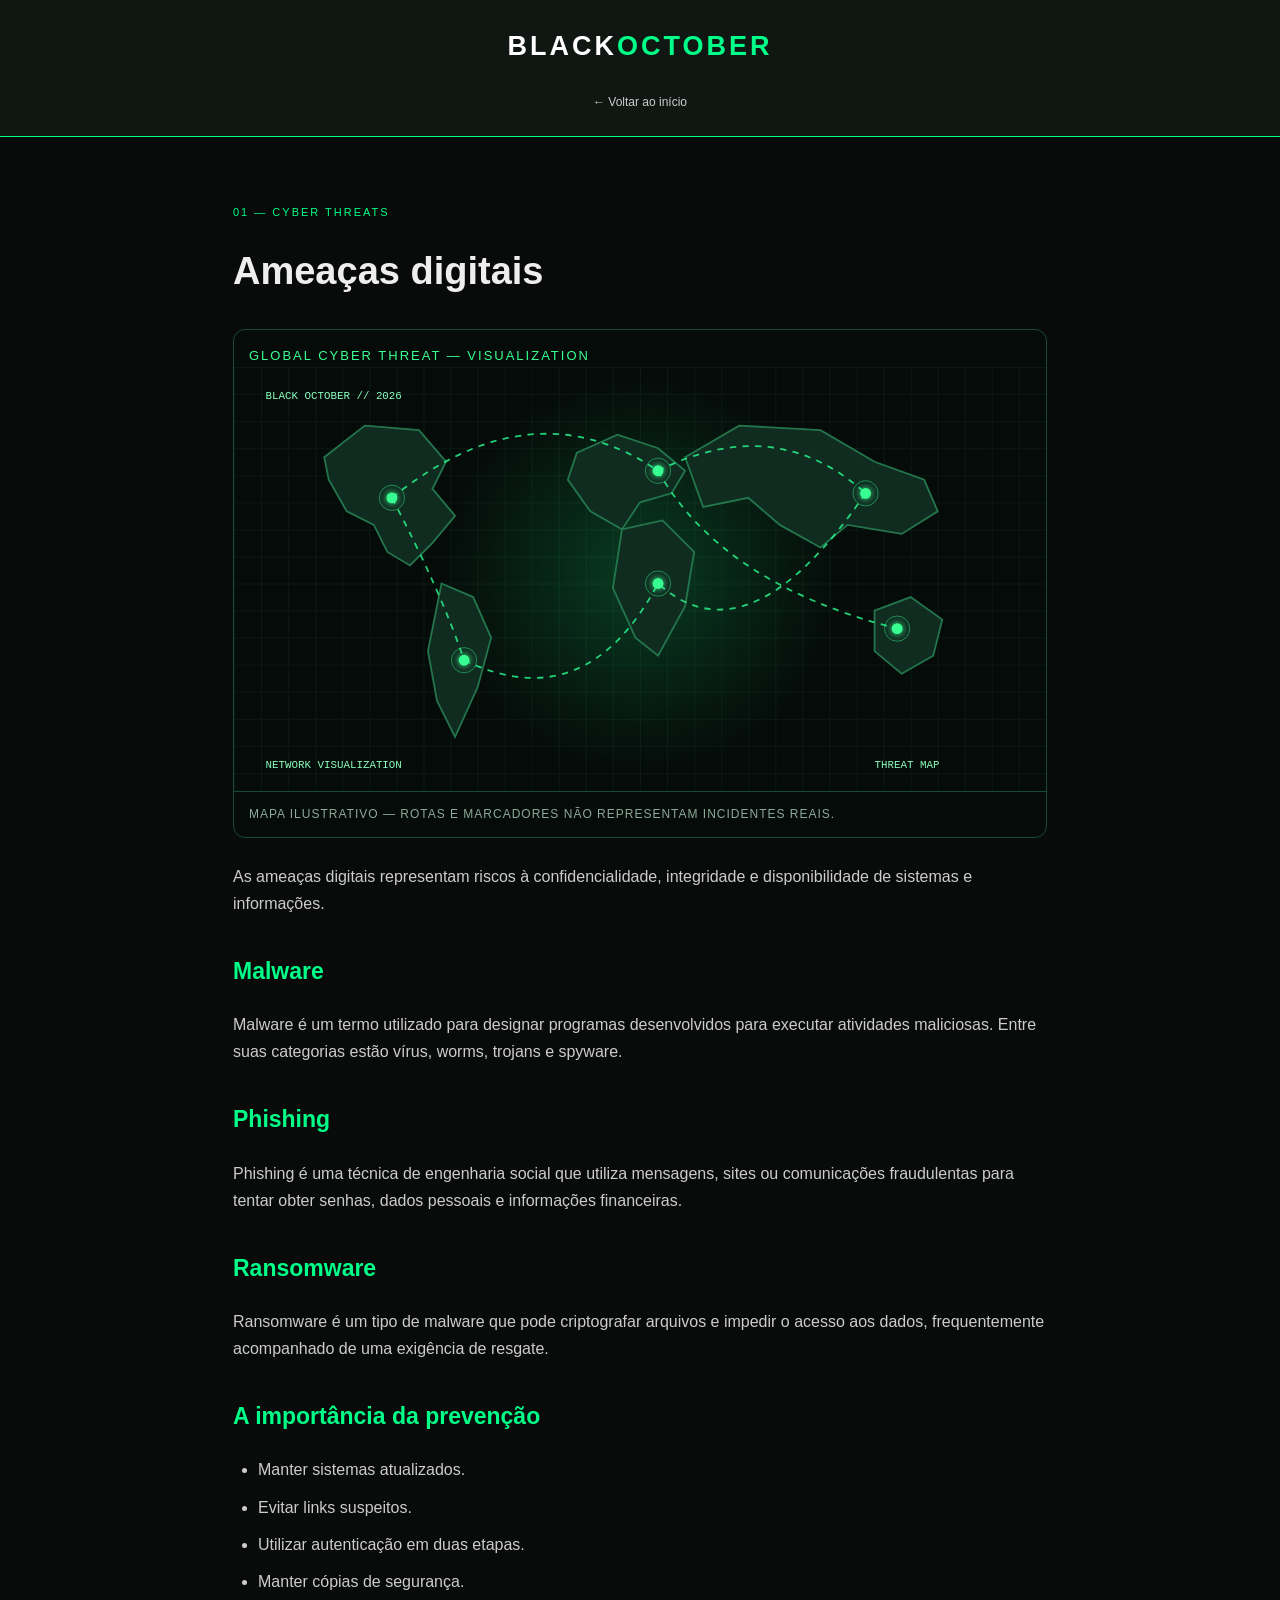
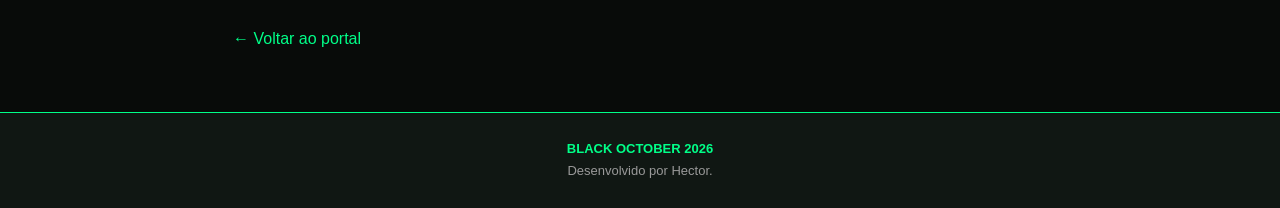
==== ameacas.html @ 0f5b6702 "Add files via upload" ====
<!DOCTYPE html>
<html lang="pt-BR">
<head>
<meta charset="UTF-8">
<meta name="viewport" content="width=device-width, initial-scale=1.0">
<title>Ameaças Digitais | Black October</title>
<link rel="stylesheet" href="../style.css">

<style>
.cyber-map {
    width: 100%;
    margin: 25px 0;
    overflow: hidden;
    border: 1px solid #174b35;
    border-radius: 12px;
    background: #050b09;
}

.cyber-map svg {
    display: block;
    width: 100%;
    height: auto;
}

.map-caption {
    padding: 12px 15px;
    color: #8ca99a;
    font-size: 12px;
    border-top: 1px solid #174b35;
    letter-spacing: 1px;
}

.map-title {
    color: #39ff91;
    font-size: 13px;
    letter-spacing: 2px;
    padding: 15px 15px 0;
}
</style>
</head>

<body>

<header>
<a class="logo" href="../index.html">BLACK<span>OCTOBER</span></a>
<nav>
<a href="../index.html">← Voltar ao início</a>
</nav>
</header>

<main class="article">

<span class="tag">01 — CYBER THREATS</span>

<h1>Ameaças digitais</h1>

<div class="cyber-map">

<div class="map-title">
GLOBAL CYBER THREAT — VISUALIZATION
</div>

<svg viewBox="0 0 900 470" xmlns="http://www.w3.org/2000/svg">

<defs>
<pattern id="grid" width="30" height="30" patternUnits="userSpaceOnUse">
<path d="M30 0H0V30" fill="none" stroke="#123325" stroke-width="0.7"/>
</pattern>

<radialGradient id="glow">
<stop offset="0%" stop-color="#16ff85" stop-opacity=".2"/>
<stop offset="100%" stop-color="#16ff85" stop-opacity="0"/>
</radialGradient>

<filter id="light">
<feGaussianBlur stdDeviation="4" result="blur"/>
<feMerge>
<feMergeNode in="blur"/>
<feMergeNode in="SourceGraphic"/>
</feMerge>
</filter>
</defs>

<rect width="900" height="470" fill="#050b09"/>
<rect width="900" height="470" fill="url(#grid)"/>
<circle cx="450" cy="230" r="220" fill="url(#glow)"/>

<!-- Continentes -->
<g fill="#102b20" stroke="#23764b" stroke-width="2">

<path d="M100 100 L145 65 L205 70 L235 105
L220 135 L245 165 L220 195 L195 220
L170 205 L155 175 L125 160 L105 125 Z"/>

<path d="M230 240 L265 255 L285 300
L270 355 L245 410 L225 370 L215 315 Z"/>

<path d="M380 95 L425 75 L470 90 L500 115
L485 140 L450 150 L430 180 L395 160 L370 125 Z"/>

<path d="M430 180 L475 170 L510 205
L500 265 L470 320 L445 300 L420 245 Z"/>

<path d="M500 100 L560 65 L650 70 L710 105
L765 125 L780 160 L740 185 L680 175
L650 200 L605 175 L570 145 L520 155 Z"/>

<path d="M710 270 L750 255 L785 280
L775 320 L740 340 L710 315 Z"/>

</g>

<!-- Rotas ilustrativas -->
<g fill="none" stroke="#29ff91" stroke-width="2"
stroke-dasharray="7 7" opacity=".8">

<path d="M175 145 Q330 20 470 115"/>
<path d="M470 115 Q600 50 700 140"/>
<path d="M470 115 Q540 240 735 290"/>
<path d="M175 145 Q230 250 255 325"/>
<path d="M255 325 Q390 390 470 240"/>
<path d="M700 140 Q570 330 470 240"/>

</g>

<!-- Pontos luminosos -->
<g fill="#39ff91" filter="url(#light)">

<circle cx="175" cy="145" r="6"/>
<circle cx="470" cy="115" r="6"/>
<circle cx="700" cy="140" r="6"/>
<circle cx="255" cy="325" r="6"/>
<circle cx="470" cy="240" r="6"/>
<circle cx="735" cy="290" r="6"/>

</g>

<!-- Anéis -->
<g fill="none" stroke="#39ff91" opacity=".5">
<circle cx="175" cy="145" r="14"/>
<circle cx="470" cy="115" r="14"/>
<circle cx="700" cy="140" r="14"/>
<circle cx="255" cy="325" r="14"/>
<circle cx="470" cy="240" r="14"/>
<circle cx="735" cy="290" r="14"/>
</g>

<g fill="#8affbd" font-family="monospace" font-size="12">
<text x="35" y="35">BLACK OCTOBER // 2026</text>
<text x="35" y="445">NETWORK VISUALIZATION</text>
<text x="710" y="445">THREAT MAP</text>
</g>

</svg>

<div class="map-caption">
MAPA ILUSTRATIVO — ROTAS E MARCADORES NÃO REPRESENTAM INCIDENTES REAIS.
</div>

</div>

<p>
As ameaças digitais representam riscos à confidencialidade,
integridade e disponibilidade de sistemas e informações.
</p>

<h2>Malware</h2>

<p>
Malware é um termo utilizado para designar programas desenvolvidos
para executar atividades maliciosas. Entre suas categorias estão
vírus, worms, trojans e spyware.
</p>

<h2>Phishing</h2>

<p>
Phishing é uma técnica de engenharia social que utiliza mensagens,
sites ou comunicações fraudulentas para tentar obter senhas,
dados pessoais e informações financeiras.
</p>

<h2>Ransomware</h2>

<p>
Ransomware é um tipo de malware que pode criptografar arquivos
e impedir o acesso aos dados, frequentemente acompanhado de
uma exigência de resgate.
</p>

<h2>A importância da prevenção</h2>

<ul>
<li>Manter sistemas atualizados.</li>
<li>Evitar links suspeitos.</li>
<li>Utilizar autenticação em duas etapas.</li>
<li>Manter cópias de segurança.</li>
</ul>

<a class="back" href="../index.html">← Voltar ao portal</a>

</main>

<footer>
<strong>BLACK OCTOBER 2026</strong>
<p>Desenvolvido por Hector.</p>
</footer>

</body>
</html>
---- style.css ----
* {
    margin: 0;
    padding: 0;
    box-sizing: border-box;
    scroll-behavior: smooth;
}

body {
    background: #080b09;
    color: #eeeeee;
    font-family: Arial, sans-serif;
    line-height: 1.7;
}

header {
    background: #101713;
    text-align: center;
    padding: 24px 15px;
    border-bottom: 1px solid #00ff88;
}

.logo {
    display: inline-block;
    color: white;
    font-size: 27px;
    font-weight: bold;
    letter-spacing: 3px;
    text-decoration: none;
}

.logo span, h1 span {
    color: #00ff88;
}

.subtitle, .tag {
    color: #00ff88;
    font-size: 11px;
    letter-spacing: 2px;
}

nav {
    display: flex;
    justify-content: center;
    flex-wrap: wrap;
    gap: 18px;
    margin-top: 22px;
}

nav a {
    color: #cccccc;
    font-size: 12px;
    text-decoration: none;
}

nav a:hover {
    color: #00ff88;
}

main {
    max-width: 1100px;
    margin: auto;
    padding: 25px 18px;
}

.hero {
    display: flex;
    align-items: center;
    gap: 35px;
    padding: 50px 0;
}

.hero-text {
    flex: 1;
}

.hero h1 {
    font-size: 43px;
    line-height: 1.2;
    margin: 18px 0;
}

.hero-text p {
    color: #bbbbbb;
    margin-bottom: 25px;
}

.hero-image {
    width: 48%;
    border-radius: 12px;
    border: 1px solid #00ff88;
}

.button {
    display: inline-block;
    background: #00ff88;
    color: #080b09;
    text-decoration: none;
    font-weight: bold;
    padding: 12px 20px;
    border-radius: 5px;
    transition: 0.3s;
}

.button:hover {
    background: white;
    transform: translateY(-3px);
}

.introduction, section {
    margin-bottom: 45px;
}

h2 {
    font-size: 28px;
    margin: 12px 0 20px;
}

.introduction p {
    color: #bbbbbb;
    margin-bottom: 12px;
}

.grid {
    display: grid;
    grid-template-columns: repeat(2, 1fr);
    gap: 22px;
}

.card {
    background: #121a15;
    border: 1px solid #263b2d;
    border-radius: 10px;
    overflow: hidden;
    text-decoration: none;
    color: white;
    transition: 0.3s;
}

.card:hover {
    border-color: #00ff88;
    transform: translateY(-5px);
}

.card img {
    width: 100%;
    height: 190px;
    object-fit: cover;
}

.card-content {
    padding: 20px;
}

.card-content span {
    color: #00ff88;
    font-size: 10px;
    letter-spacing: 1px;
}

.card-content h3 {
    font-size: 21px;
    margin: 8px 0;
}

.card-content p {
    color: #aaaaaa;
    margin-bottom: 15px;
}

.card-content b {
    color: #00ff88;
    font-size: 12px;
}

.quote {
    text-align: center;
    padding: 35px 15px;
    border-top: 1px solid #263b2d;
}

.quote h2 {
    color: #00ff88;
}

.quote p {
    color: #999999;
}

footer {
    background: #101713;
    border-top: 1px solid #00ff88;
    text-align: center;
    padding: 25px;
    color: #999999;
    font-size: 13px;
}

footer strong {
    color: #00ff88;
}

.article {
    max-width: 850px;
    margin: 35px auto;
}

.article h1 {
    font-size: 38px;
    margin: 15px 0;
}

.article h2 {
    color: #00ff88;
    font-size: 23px;
    margin-top: 35px;
}

.article p {
    color: #cccccc;
    margin: 15px 0;
}

.article-image {
    width: 100%;
    max-height: 420px;
    object-fit: cover;
    border-radius: 10px;
    margin: 20px 0;
}

.article li {
    color: #cccccc;
    margin: 10px 0 10px 25px;
}

.back {
    display: inline-block;
    color: #00ff88;
    text-decoration: none;
    margin-top: 20px;
}

@media (max-width: 700px) {
    .hero {
        flex-direction: column;
        align-items: flex-start;
    }

    .hero-image {
        width: 100%;
    }

    .hero h1 {
        font-size: 34px;
    }

    .grid {
        grid-template-columns: 1fr;
    }

    nav {
        gap: 12px;
    }

    h2 {
        font-size: 24px;
    }
}
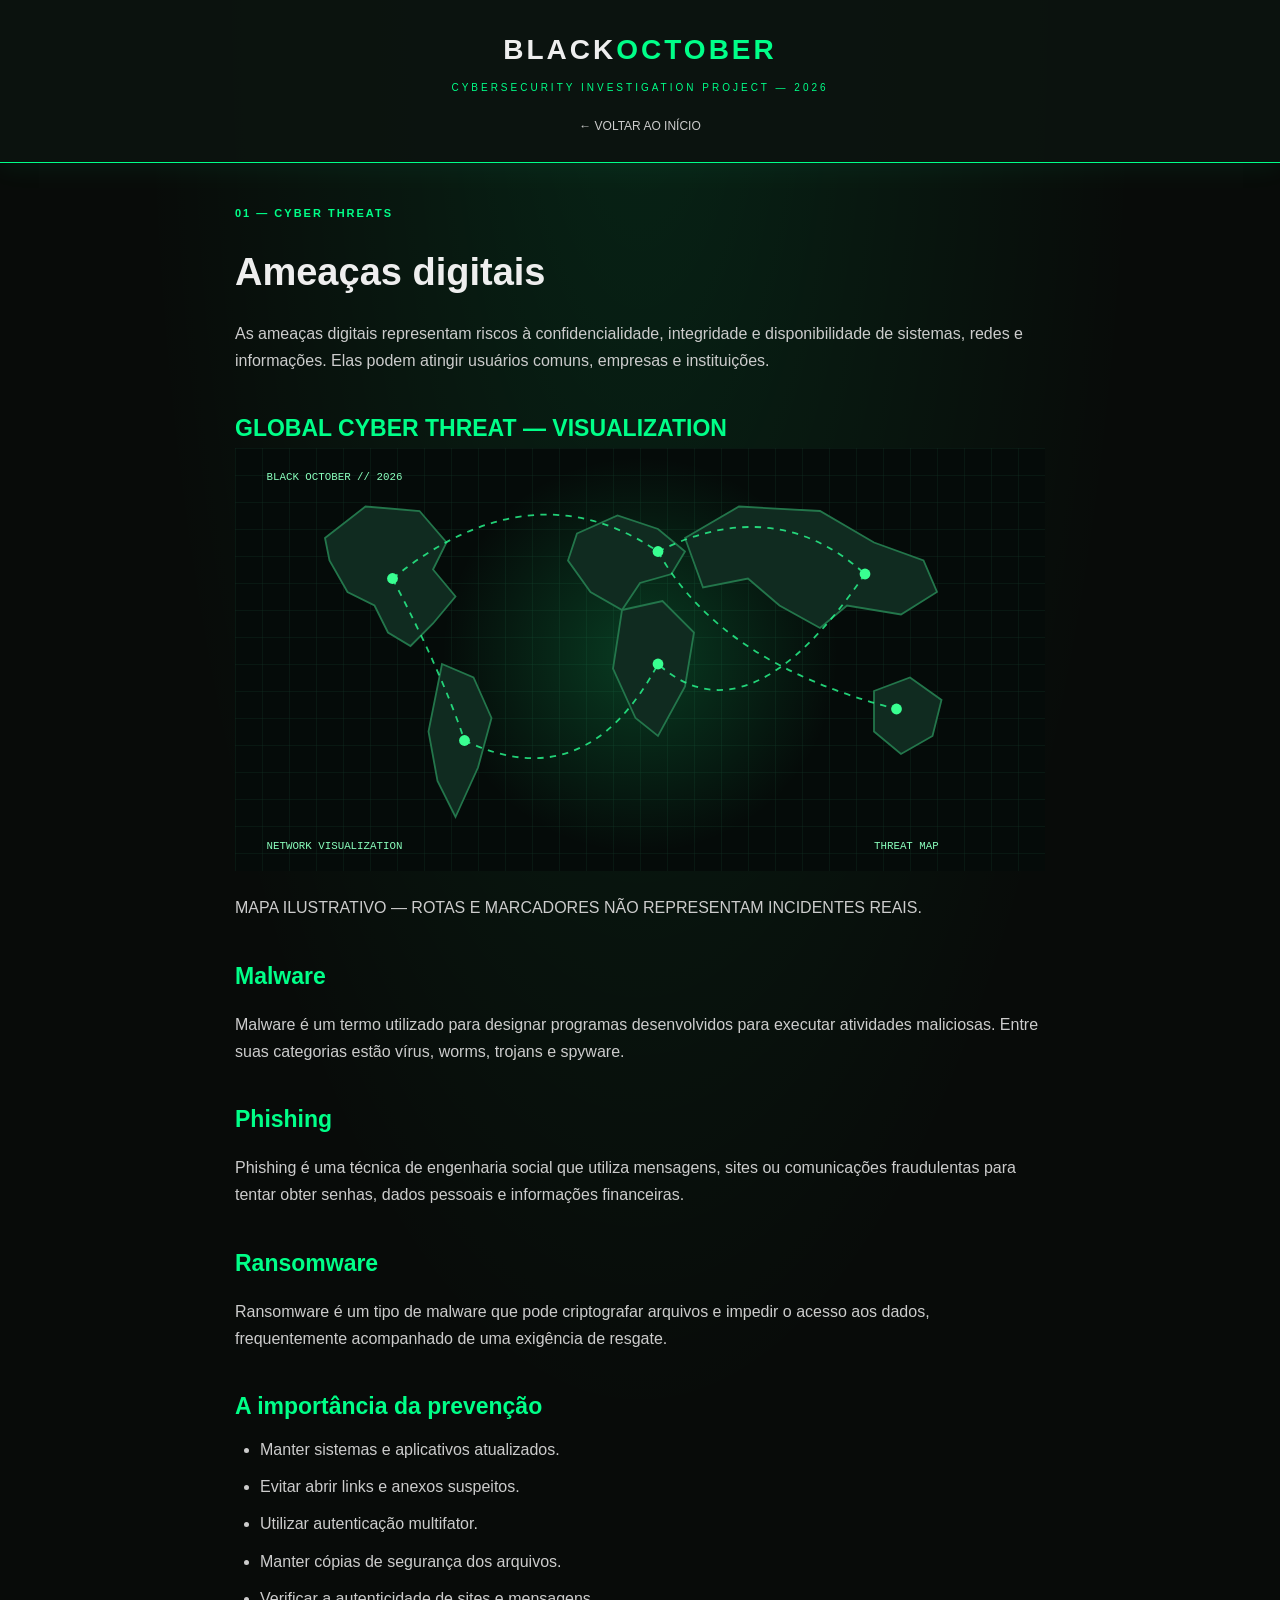
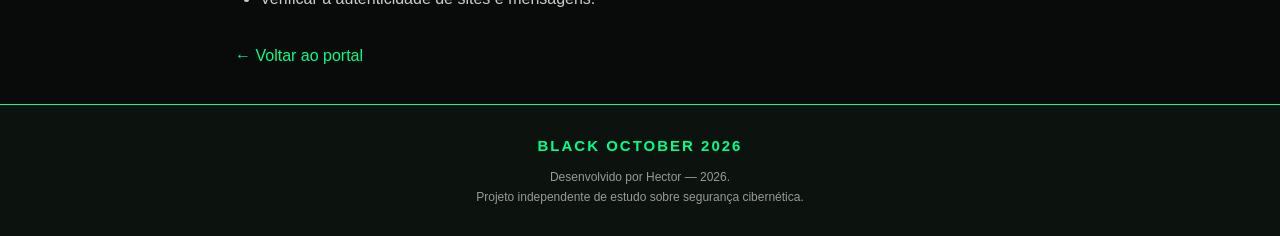
==== commit f846b5af: "Revise HTML structure and content for Ameaças Digitais Updated the HTML structure and content for th" ====
--- a/ameacas.html
+++ b/ameacas.html
@@ -2,209 +2,152 @@
 <!DOCTYPE html>
 <html lang="pt-BR">
 <head>
-<meta charset="UTF-8">
-<meta name="viewport" content="width=device-width, initial-scale=1.0">
-<title>Ameaças Digitais | Black October</title>
-<link rel="stylesheet" href="../style.css">
+    <meta charset="UTF-8">
+    <meta name="viewport" content="width=device-width, initial-scale=1.0">
+    <meta name="theme-color" content="#080b09">
+    <meta name="description" content="Investigação educativa sobre malware, phishing, ransomware e ameaças digitais.">
 
-<style>
-.cyber-map {
-    width: 100%;
-    margin: 25px 0;
-    overflow: hidden;
-    border: 1px solid #174b35;
-    border-radius: 12px;
-    background: #050b09;
-}
+    <title>Ameaças Digitais | BLACK OCTOBER 2026</title>
 
-.cyber-map svg {
-    display: block;
-    width: 100%;
-    height: auto;
-}
-
-.map-caption {
-    padding: 12px 15px;
-    color: #8ca99a;
-    font-size: 12px;
-    border-top: 1px solid #174b35;
-    letter-spacing: 1px;
-}
-
-.map-title {
-    color: #39ff91;
-    font-size: 13px;
-    letter-spacing: 2px;
-    padding: 15px 15px 0;
-}
-</style>
+    <link rel="stylesheet" href="style.css">
 </head>
 
 <body>
 
 <header>
-<a class="logo" href="../index.html">BLACK<span>OCTOBER</span></a>
-<nav>
-<a href="../index.html">← Voltar ao início</a>
-</nav>
+    <a class="logo" href="index.html">
+        BLACK<span>OCTOBER</span>
+    </a>
+
+    <p class="subtitle">CYBERSECURITY INVESTIGATION PROJECT — 2026</p>
+
+    <nav>
+        <a href="index.html">← Voltar ao início</a>
+    </nav>
 </header>
 
 <main class="article">
 
-<span class="tag">01 — CYBER THREATS</span>
+    <span class="tag">01 — CYBER THREATS</span>
 
-<h1>Ameaças digitais</h1>
+    <h1>Ameaças digitais</h1>
 
-<div class="cyber-map">
+    <p>
+        As ameaças digitais representam riscos à confidencialidade,
+        integridade e disponibilidade de sistemas, redes e informações.
+        Elas podem atingir usuários comuns, empresas e instituições.
+    </p>
 
-<div class="map-title">
-GLOBAL CYBER THREAT — VISUALIZATION
-</div>
+    <section class="cyber-map">
+        <h2>GLOBAL CYBER THREAT — VISUALIZATION</h2>
 
-<svg viewBox="0 0 900 470" xmlns="http://www.w3.org/2000/svg">
+        <svg viewBox="0 0 900 470" role="img"
+             aria-label="Mapa ilustrativo de conexões digitais entre regiões do mundo">
 
-<defs>
-<pattern id="grid" width="30" height="30" patternUnits="userSpaceOnUse">
-<path d="M30 0H0V30" fill="none" stroke="#123325" stroke-width="0.7"/>
-</pattern>
+            <defs>
+                <pattern id="grid" width="30" height="30"
+                         patternUnits="userSpaceOnUse">
+                    <path d="M30 0H0V30" fill="none"
+                          stroke="#123325" stroke-width="0.7"/>
+                </pattern>
 
-<radialGradient id="glow">
-<stop offset="0%" stop-color="#16ff85" stop-opacity=".2"/>
-<stop offset="100%" stop-color="#16ff85" stop-opacity="0"/>
-</radialGradient>
+                <radialGradient id="glow">
+                    <stop offset="0%" stop-color="#16ff85" stop-opacity=".2"/>
+                    <stop offset="100%" stop-color="#16ff85" stop-opacity="0"/>
+                </radialGradient>
+            </defs>
 
-<filter id="light">
-<feGaussianBlur stdDeviation="4" result="blur"/>
-<feMerge>
-<feMergeNode in="blur"/>
-<feMergeNode in="SourceGraphic"/>
-</feMerge>
-</filter>
-</defs>
+            <rect width="900" height="470" fill="#050b09"/>
+            <rect width="900" height="470" fill="url(#grid)"/>
+            <circle cx="450" cy="230" r="220" fill="url(#glow)"/>
 
-<rect width="900" height="470" fill="#050b09"/>
-<rect width="900" height="470" fill="url(#grid)"/>
-<circle cx="450" cy="230" r="220" fill="url(#glow)"/>
+            <g fill="#102b20" stroke="#23764b" stroke-width="2">
+                <path d="M100 100 L145 65 L205 70 L235 105 L220 135 L245 165 L220 195 L195 220 L170 205 L155 175 L125 160 L105 125 Z"/>
+                <path d="M230 240 L265 255 L285 300 L270 355 L245 410 L225 370 L215 315 Z"/>
+                <path d="M380 95 L425 75 L470 90 L500 115 L485 140 L450 150 L430 180 L395 160 L370 125 Z"/>
+                <path d="M430 180 L475 170 L510 205 L500 265 L470 320 L445 300 L420 245 Z"/>
+                <path d="M500 100 L560 65 L650 70 L710 105 L765 125 L780 160 L740 185 L680 175 L650 200 L605 175 L570 145 L520 155 Z"/>
+                <path d="M710 270 L750 255 L785 280 L775 320 L740 340 L710 315 Z"/>
+            </g>
 
-<!-- Continentes -->
-<g fill="#102b20" stroke="#23764b" stroke-width="2">
+            <g fill="none" stroke="#29ff91" stroke-width="2"
+               stroke-dasharray="7 7" opacity=".8">
+                <path d="M175 145 Q330 20 470 115"/>
+                <path d="M470 115 Q600 50 700 140"/>
+                <path d="M470 115 Q540 240 735 290"/>
+                <path d="M175 145 Q230 250 255 325"/>
+                <path d="M255 325 Q390 390 470 240"/>
+                <path d="M700 140 Q570 330 470 240"/>
+            </g>
 
-<path d="M100 100 L145 65 L205 70 L235 105
-L220 135 L245 165 L220 195 L195 220
-L170 205 L155 175 L125 160 L105 125 Z"/>
+            <g fill="#39ff91">
+                <circle cx="175" cy="145" r="6"/>
+                <circle cx="470" cy="115" r="6"/>
+                <circle cx="700" cy="140" r="6"/>
+                <circle cx="255" cy="325" r="6"/>
+                <circle cx="470" cy="240" r="6"/>
+                <circle cx="735" cy="290" r="6"/>
+            </g>
 
-<path d="M230 240 L265 255 L285 300
-L270 355 L245 410 L225 370 L215 315 Z"/>
+            <g fill="#8affbd" font-family="monospace" font-size="12">
+                <text x="35" y="35">BLACK OCTOBER // 2026</text>
+                <text x="35" y="445">NETWORK VISUALIZATION</text>
+                <text x="710" y="445">THREAT MAP</text>
+            </g>
+        </svg>
 
-<path d="M380 95 L425 75 L470 90 L500 115
-L485 140 L450 150 L430 180 L395 160 L370 125 Z"/>
+        <p class="map-caption">
+            MAPA ILUSTRATIVO — ROTAS E MARCADORES NÃO REPRESENTAM
+            INCIDENTES REAIS.
+        </p>
+    </section>
 
-<path d="M430 180 L475 170 L510 205
-L500 265 L470 320 L445 300 L420 245 Z"/>
+    <section>
+        <h2>Malware</h2>
+        <p>
+            Malware é um termo utilizado para designar programas
+            desenvolvidos para executar atividades maliciosas.
+            Entre suas categorias estão vírus, worms, trojans e spyware.
+        </p>
+    </section>
 
-<path d="M500 100 L560 65 L650 70 L710 105
-L765 125 L780 160 L740 185 L680 175
-L650 200 L605 175 L570 145 L520 155 Z"/>
+    <section>
+        <h2>Phishing</h2>
+        <p>
+            Phishing é uma técnica de engenharia social que utiliza
+            mensagens, sites ou comunicações fraudulentas para tentar
+            obter senhas, dados pessoais e informações financeiras.
+        </p>
+    </section>
 
-<path d="M710 270 L750 255 L785 280
-L775 320 L740 340 L710 315 Z"/>
+    <section>
+        <h2>Ransomware</h2>
+        <p>
+            Ransomware é um tipo de malware que pode criptografar
+            arquivos e impedir o acesso aos dados, frequentemente
+            acompanhado de uma exigência de resgate.
+        </p>
+    </section>
 
-</g>
+    <section>
+        <h2>A importância da prevenção</h2>
+        <ul>
+            <li>Manter sistemas e aplicativos atualizados.</li>
+            <li>Evitar abrir links e anexos suspeitos.</li>
+            <li>Utilizar autenticação multifator.</li>
+            <li>Manter cópias de segurança dos arquivos.</li>
+            <li>Verificar a autenticidade de sites e mensagens.</li>
+        </ul>
+    </section>
 
-<!-- Rotas ilustrativas -->
-<g fill="none" stroke="#29ff91" stroke-width="2"
-stroke-dasharray="7 7" opacity=".8">
-
-<path d="M175 145 Q330 20 470 115"/>
-<path d="M470 115 Q600 50 700 140"/>
-<path d="M470 115 Q540 240 735 290"/>
-<path d="M175 145 Q230 250 255 325"/>
-<path d="M255 325 Q390 390 470 240"/>
-<path d="M700 140 Q570 330 470 240"/>
-
-</g>
-
-<!-- Pontos luminosos -->
-<g fill="#39ff91" filter="url(#light)">
-
-<circle cx="175" cy="145" r="6"/>
-<circle cx="470" cy="115" r="6"/>
-<circle cx="700" cy="140" r="6"/>
-<circle cx="255" cy="325" r="6"/>
-<circle cx="470" cy="240" r="6"/>
-<circle cx="735" cy="290" r="6"/>
-
-</g>
-
-<!-- Anéis -->
-<g fill="none" stroke="#39ff91" opacity=".5">
-<circle cx="175" cy="145" r="14"/>
-<circle cx="470" cy="115" r="14"/>
-<circle cx="700" cy="140" r="14"/>
-<circle cx="255" cy="325" r="14"/>
-<circle cx="470" cy="240" r="14"/>
-<circle cx="735" cy="290" r="14"/>
-</g>
-
-<g fill="#8affbd" font-family="monospace" font-size="12">
-<text x="35" y="35">BLACK OCTOBER // 2026</text>
-<text x="35" y="445">NETWORK VISUALIZATION</text>
-<text x="710" y="445">THREAT MAP</text>
-</g>
-
-</svg>
-
-<div class="map-caption">
-MAPA ILUSTRATIVO — ROTAS E MARCADORES NÃO REPRESENTAM INCIDENTES REAIS.
-</div>
-
-</div>
-
-<p>
-As ameaças digitais representam riscos à confidencialidade,
-integridade e disponibilidade de sistemas e informações.
-</p>
-
-<h2>Malware</h2>
-
-<p>
-Malware é um termo utilizado para designar programas desenvolvidos
-para executar atividades maliciosas. Entre suas categorias estão
-vírus, worms, trojans e spyware.
-</p>
-
-<h2>Phishing</h2>
-
-<p>
-Phishing é uma técnica de engenharia social que utiliza mensagens,
-sites ou comunicações fraudulentas para tentar obter senhas,
-dados pessoais e informações financeiras.
-</p>
-
-<h2>Ransomware</h2>
-
-<p>
-Ransomware é um tipo de malware que pode criptografar arquivos
-e impedir o acesso aos dados, frequentemente acompanhado de
-uma exigência de resgate.
-</p>
-
-<h2>A importância da prevenção</h2>
-
-<ul>
-<li>Manter sistemas atualizados.</li>
-<li>Evitar links suspeitos.</li>
-<li>Utilizar autenticação em duas etapas.</li>
-<li>Manter cópias de segurança.</li>
-</ul>
-
-<a class="back" href="../index.html">← Voltar ao portal</a>
+    <a class="back" href="index.html">← Voltar ao portal</a>
 
 </main>
 
 <footer>
-<strong>BLACK OCTOBER 2026</strong>
-<p>Desenvolvido por Hector.</p>
+    <strong>BLACK OCTOBER 2026</strong>
+    <p>Desenvolvido por Hector — 2026.</p>
+    <p>Projeto independente de estudo sobre segurança cibernética.</p>
 </footer>
 
 </body>
--- a/style.css
+++ b/style.css
@@ -1,3 +1,11 @@
+
+/* ==========================================
+   BLACK OCTOBER 2026
+   DESENVOLVIDO POR HECTOR
+   DESIGN: BLACK / NEON GREEN / CYBERSECURITY
+========================================== */
+
+/* CONFIGURAÇÕES GERAIS */
 
 * {
     margin: 0;
@@ -6,212 +14,370 @@
     scroll-behavior: smooth;
 }
 
+:root {
+    --background: #080b09;
+    --background-secondary: #0c130f;
+    --panel: #111a14;
+    --panel-hover: #17251b;
+    --green: #00ff88;
+    --green-dark: #00bd68;
+    --white: #eeeeee;
+    --gray: #aaaaaa;
+    --border: #263b2d;
+}
+
+html {
+    scroll-behavior: smooth;
+}
+
 body {
-    background: #080b09;
-    color: #eeeeee;
-    font-family: Arial, sans-serif;
+    background-color: var(--background) !important;
+    color: var(--white) !important;
+    font-family: Arial, Helvetica, sans-serif;
     line-height: 1.7;
-}
+    min-height: 100vh;
+
+    background-image:
+        radial-gradient(
+            ellipse at 50% 0%,
+            rgba(0, 255, 136, 0.10),
+            transparent 55%
+        );
+}
+
+/* LINKS */
+
+a {
+    color: inherit;
+    text-decoration: none;
+}
+
+/* CABEÇALHO */
 
 header {
-    background: #101713;
+    position: relative;
+    background: rgba(12, 19, 15, 0.97);
     text-align: center;
-    padding: 24px 15px;
-    border-bottom: 1px solid #00ff88;
+    padding: 26px 15px;
+    border-bottom: 1px solid var(--green);
+    box-shadow: 0 3px 25px rgba(0, 255, 136, 0.08);
 }
 
 .logo {
     display: inline-block;
-    color: white;
-    font-size: 27px;
-    font-weight: bold;
+    color: var(--white);
+    font-size: 28px;
+    font-weight: 900;
     letter-spacing: 3px;
-    text-decoration: none;
-}
-
-.logo span, h1 span {
-    color: #00ff88;
-}
-
-.subtitle, .tag {
-    color: #00ff88;
-    font-size: 11px;
-    letter-spacing: 2px;
-}
+}
+
+.logo span,
+h1 span {
+    color: var(--green);
+}
+
+.subtitle {
+    color: var(--green);
+    font-size: 10px;
+    letter-spacing: 3px;
+    margin-top: 5px;
+}
+
+/* MENU */
 
 nav {
     display: flex;
     justify-content: center;
     flex-wrap: wrap;
-    gap: 18px;
-    margin-top: 22px;
+    gap: 25px;
+    margin-top: 20px;
 }
 
 nav a {
     color: #cccccc;
     font-size: 12px;
-    text-decoration: none;
+    text-transform: uppercase;
+    transition: 0.3s;
 }
 
 nav a:hover {
-    color: #00ff88;
-}
+    color: var(--green);
+    text-shadow: 0 0 10px var(--green);
+}
+
+/* CONTEÚDO */
 
 main {
-    max-width: 1100px;
+    max-width: 1150px;
     margin: auto;
-    padding: 25px 18px;
-}
+    padding: 30px 20px;
+}
+
+/* APRESENTAÇÃO */
 
 .hero {
     display: flex;
     align-items: center;
-    gap: 35px;
-    padding: 50px 0;
+    justify-content: space-between;
+    gap: 40px;
+    padding: 65px 0;
 }
 
 .hero-text {
     flex: 1;
 }
 
+.tag {
+    color: var(--green);
+    font-size: 11px;
+    letter-spacing: 2px;
+    font-weight: bold;
+}
+
 .hero h1 {
-    font-size: 43px;
+    font-size: clamp(34px, 5vw, 48px);
     line-height: 1.2;
-    margin: 18px 0;
+    margin: 20px 0;
+    color: var(--white);
 }
 
 .hero-text p {
     color: #bbbbbb;
-    margin-bottom: 25px;
-}
-
-.hero-image {
-    width: 48%;
+    font-size: 14px;
+    margin-bottom: 18px;
+}
+
+/* IMAGEM PRINCIPAL */
+
+.hero-visual {
+    position: relative;
+    width: 47%;
+    min-width: 0;
+    border: 1px solid var(--green);
     border-radius: 12px;
-    border: 1px solid #00ff88;
-}
+    overflow: hidden;
+    box-shadow: 0 0 25px rgba(0, 255, 136, 0.10);
+}
+
+.hero-visual img {
+    display: block;
+    width: 100%;
+    height: 330px;
+    object-fit: cover;
+    opacity: 0.82;
+}
+
+.visual-label {
+    position: absolute;
+    bottom: 0;
+    left: 0;
+    width: 100%;
+    padding: 12px;
+    background: rgba(0, 0, 0, 0.75);
+    color: var(--green);
+    font-size: 10px;
+    letter-spacing: 3px;
+}
+
+/* BOTÃO */
 
 .button {
     display: inline-block;
-    background: #00ff88;
-    color: #080b09;
-    text-decoration: none;
+    margin-top: 12px;
+    padding: 12px 22px;
+    background: var(--green);
+    color: #061009;
     font-weight: bold;
-    padding: 12px 20px;
+    font-size: 12px;
+    letter-spacing: 1px;
     border-radius: 5px;
     transition: 0.3s;
 }
 
 .button:hover {
-    background: white;
+    background: var(--white);
     transform: translateY(-3px);
-}
-
-.introduction, section {
-    margin-bottom: 45px;
-}
-
-h2 {
+    box-shadow: 0 0 20px rgba(0, 255, 136, 0.3);
+}
+
+/* TÍTULOS DE SEÇÃO */
+
+.section-heading {
+    margin-bottom: 25px;
+}
+
+.section-heading h2,
+.about h2 {
+    color: var(--white);
     font-size: 28px;
-    margin: 12px 0 20px;
-}
-
-.introduction p {
-    color: #bbbbbb;
-    margin-bottom: 12px;
-}
+    margin: 12px 0;
+}
+
+.section-heading p {
+    color: var(--gray);
+    font-size: 14px;
+}
+
+/* GRADE DE CARTÕES */
 
 .grid {
     display: grid;
-    grid-template-columns: repeat(2, 1fr);
-    gap: 22px;
-}
+    grid-template-columns: repeat(2, minmax(0, 1fr));
+    gap: 24px;
+    margin-top: 25px;
+}
+
+/* CARTÕES */
 
 .card {
-    background: #121a15;
-    border: 1px solid #263b2d;
+    display: block;
+    background: var(--panel);
+    border: 1px solid var(--border);
     border-radius: 10px;
     overflow: hidden;
-    text-decoration: none;
-    color: white;
+    color: var(--white);
     transition: 0.3s;
 }
 
 .card:hover {
-    border-color: #00ff88;
-    transform: translateY(-5px);
-}
-
-.card img {
+    background: var(--panel-hover);
+    border-color: var(--green);
+    transform: translateY(-6px);
+    box-shadow: 0 0 22px rgba(0, 255, 136, 0.13);
+}
+
+/* IMAGENS DOS CARTÕES */
+
+.card-image {
     width: 100%;
-    height: 190px;
+    height: 195px;
+    overflow: hidden;
+    border-bottom: 1px solid var(--border);
+}
+
+.card-image img {
+    display: block;
+    width: 100%;
+    height: 100%;
     object-fit: cover;
-}
+    transition: transform 0.5s;
+}
+
+.card:hover .card-image img {
+    transform: scale(1.05);
+}
+
+/* CONTEÚDO DOS CARTÕES */
 
 .card-content {
-    padding: 20px;
+    padding: 22px;
 }
 
 .card-content span {
-    color: #00ff88;
+    color: var(--green);
     font-size: 10px;
-    letter-spacing: 1px;
+    letter-spacing: 1.5px;
+    font-weight: bold;
 }
 
 .card-content h3 {
+    color: var(--white);
     font-size: 21px;
-    margin: 8px 0;
+    margin: 9px 0;
 }
 
 .card-content p {
     color: #aaaaaa;
-    margin-bottom: 15px;
+    font-size: 14px;
+    margin-bottom: 18px;
 }
 
 .card-content b {
-    color: #00ff88;
-    font-size: 12px;
-}
+    color: var(--green);
+    font-size: 11px;
+    letter-spacing: 1px;
+}
+
+/* SOBRE */
+
+.about {
+    margin: 55px 0;
+    padding: 30px;
+    background: var(--panel);
+    border: 1px solid var(--border);
+    border-left: 3px solid var(--green);
+    border-radius: 8px;
+}
+
+.about h2 {
+    margin-top: 12px;
+}
+
+.about p {
+    color: #bbbbbb;
+    font-size: 14px;
+    margin-top: 14px;
+}
+
+/* FRASE FINAL */
 
 .quote {
     text-align: center;
-    padding: 35px 15px;
-    border-top: 1px solid #263b2d;
+    padding: 40px 15px;
+    margin: 50px 0 30px;
+    border-top: 1px solid var(--border);
+    border-bottom: 1px solid var(--border);
+    background: rgba(0, 255, 136, 0.025);
 }
 
 .quote h2 {
-    color: #00ff88;
+    color: var(--green);
+    font-size: 25px;
+    text-shadow: 0 0 12px rgba(0, 255, 136, 0.2);
 }
 
 .quote p {
+    color: var(--gray);
+    font-size: 12px;
+    letter-spacing: 2px;
+    margin-top: 10px;
+}
+
+/* RODAPÉ */
+
+footer {
+    background: #0c130f;
+    border-top: 1px solid var(--green);
+    text-align: center;
+    padding: 28px 15px;
     color: #999999;
-}
-
-footer {
-    background: #101713;
-    border-top: 1px solid #00ff88;
-    text-align: center;
-    padding: 25px;
-    color: #999999;
-    font-size: 13px;
+    font-size: 12px;
 }
 
 footer strong {
-    color: #00ff88;
-}
+    display: block;
+    color: var(--green);
+    font-size: 15px;
+    letter-spacing: 2px;
+    margin-bottom: 8px;
+}
+
+/* PÁGINAS INTERNAS */
 
 .article {
     max-width: 850px;
     margin: 35px auto;
+    padding: 0 20px;
 }
 
 .article h1 {
+    color: var(--white);
     font-size: 38px;
     margin: 15px 0;
 }
 
 .article h2 {
-    color: #00ff88;
+    color: var(--green);
     font-size: 23px;
     margin-top: 35px;
 }
@@ -222,10 +388,12 @@
 }
 
 .article-image {
+    display: block;
     width: 100%;
     max-height: 420px;
     object-fit: cover;
     border-radius: 10px;
+    border: 1px solid var(--border);
     margin: 20px 0;
 }
 
@@ -236,23 +404,50 @@
 
 .back {
     display: inline-block;
-    color: #00ff88;
-    text-decoration: none;
+    color: var(--green);
     margin-top: 20px;
 }
 
-@media (max-width: 700px) {
+.back:hover {
+    text-shadow: 0 0 10px var(--green);
+}
+
+/* SELEÇÃO DE TEXTO */
+
+::selection {
+    background: var(--green);
+    color: #050807;
+}
+
+/* RESPONSIVIDADE */
+
+@media (max-width: 750px) {
+
+    main {
+        padding: 20px 16px;
+    }
+
     .hero {
         flex-direction: column;
         align-items: flex-start;
-    }
-
-    .hero-image {
+        gap: 28px;
+        padding: 40px 0;
+    }
+
+    .hero-text {
         width: 100%;
     }
 
+    .hero-visual {
+        width: 100%;
+    }
+
+    .hero-visual img {
+        height: 240px;
+    }
+
     .hero h1 {
-        font-size: 34px;
+        font-size: 35px;
     }
 
     .grid {
@@ -260,10 +455,38 @@
     }
 
     nav {
-        gap: 12px;
-    }
-
-    h2 {
+        gap: 15px;
+    }
+
+    .section-heading h2,
+    .about h2 {
         font-size: 24px;
     }
-}
+
+    .card-image {
+        height: 190px;
+    }
+
+    .quote h2 {
+        font-size: 21px;
+    }
+}
+
+@media (max-width: 380px) {
+
+    .logo {
+        font-size: 23px;
+    }
+
+    .hero h1 {
+        font-size: 30px;
+    }
+
+    nav {
+        gap: 11px;
+    }
+
+    nav a {
+        font-size: 10px;
+    }
+}
